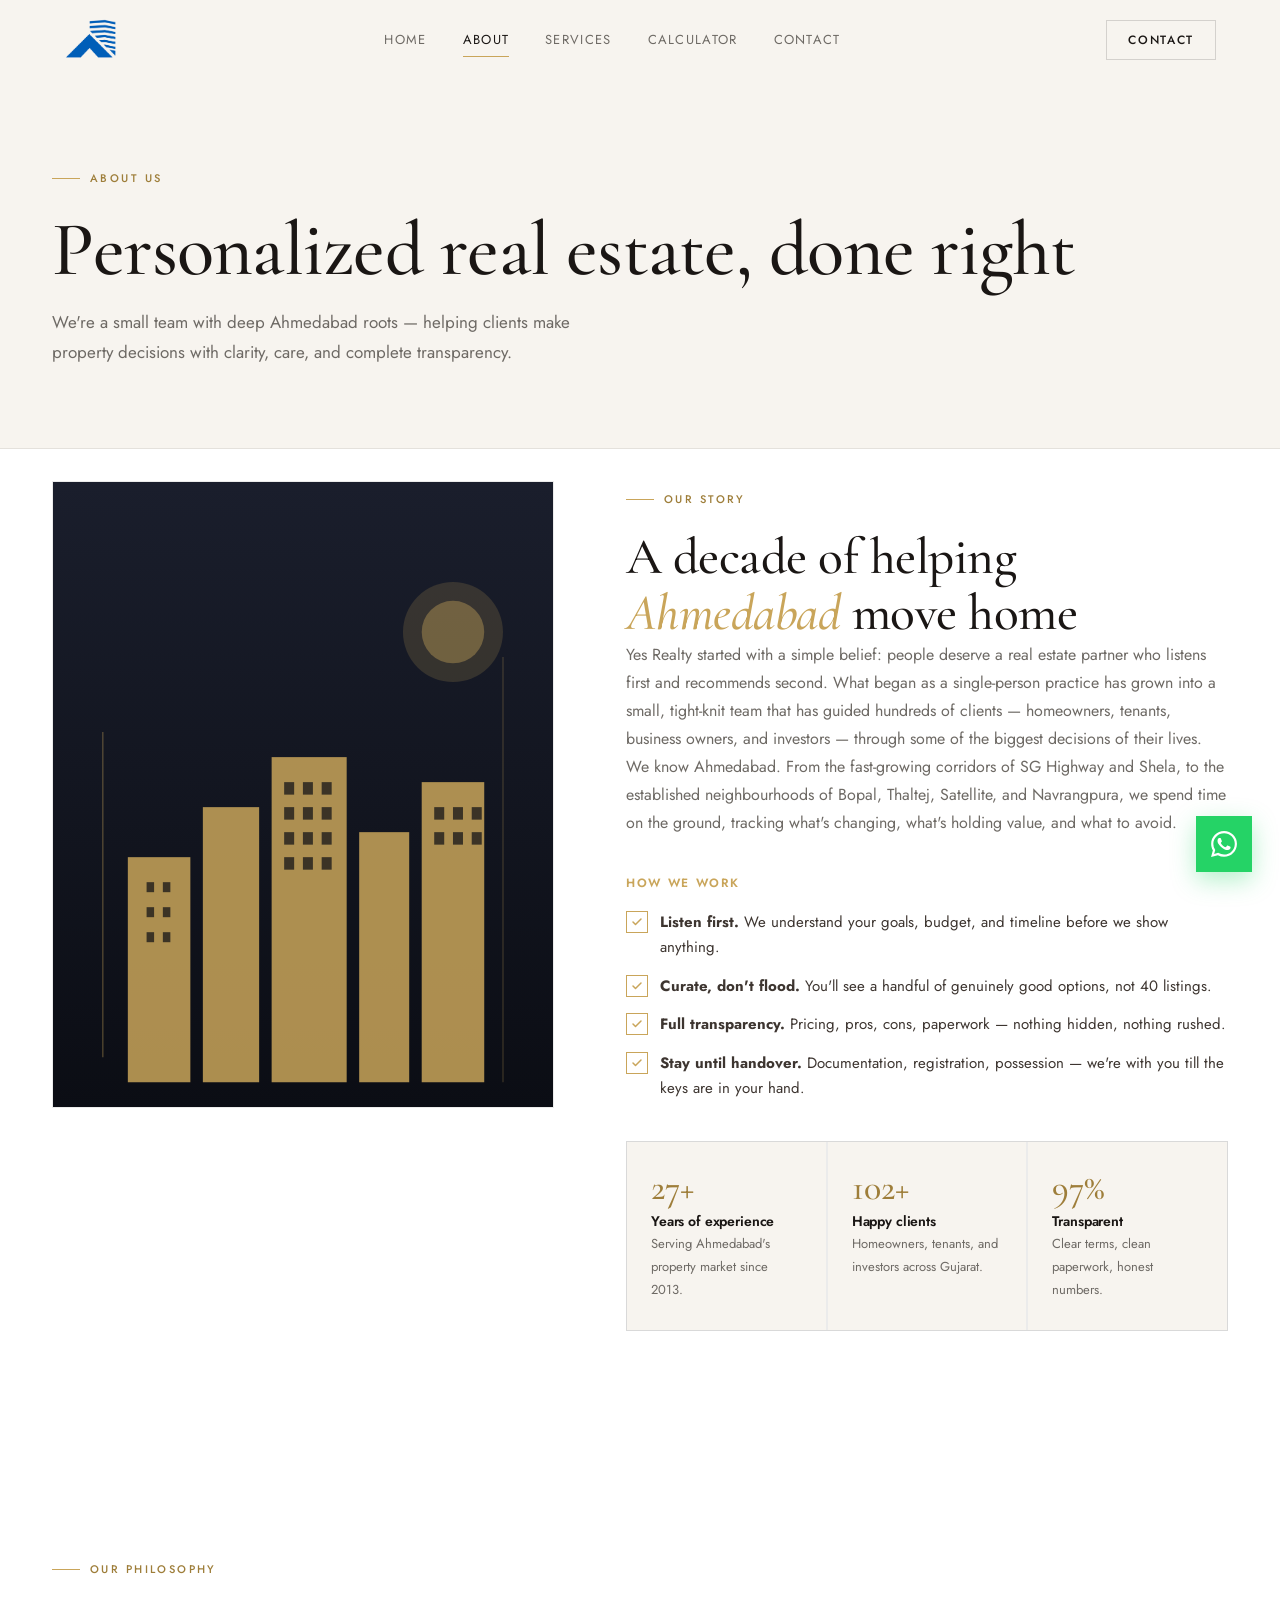
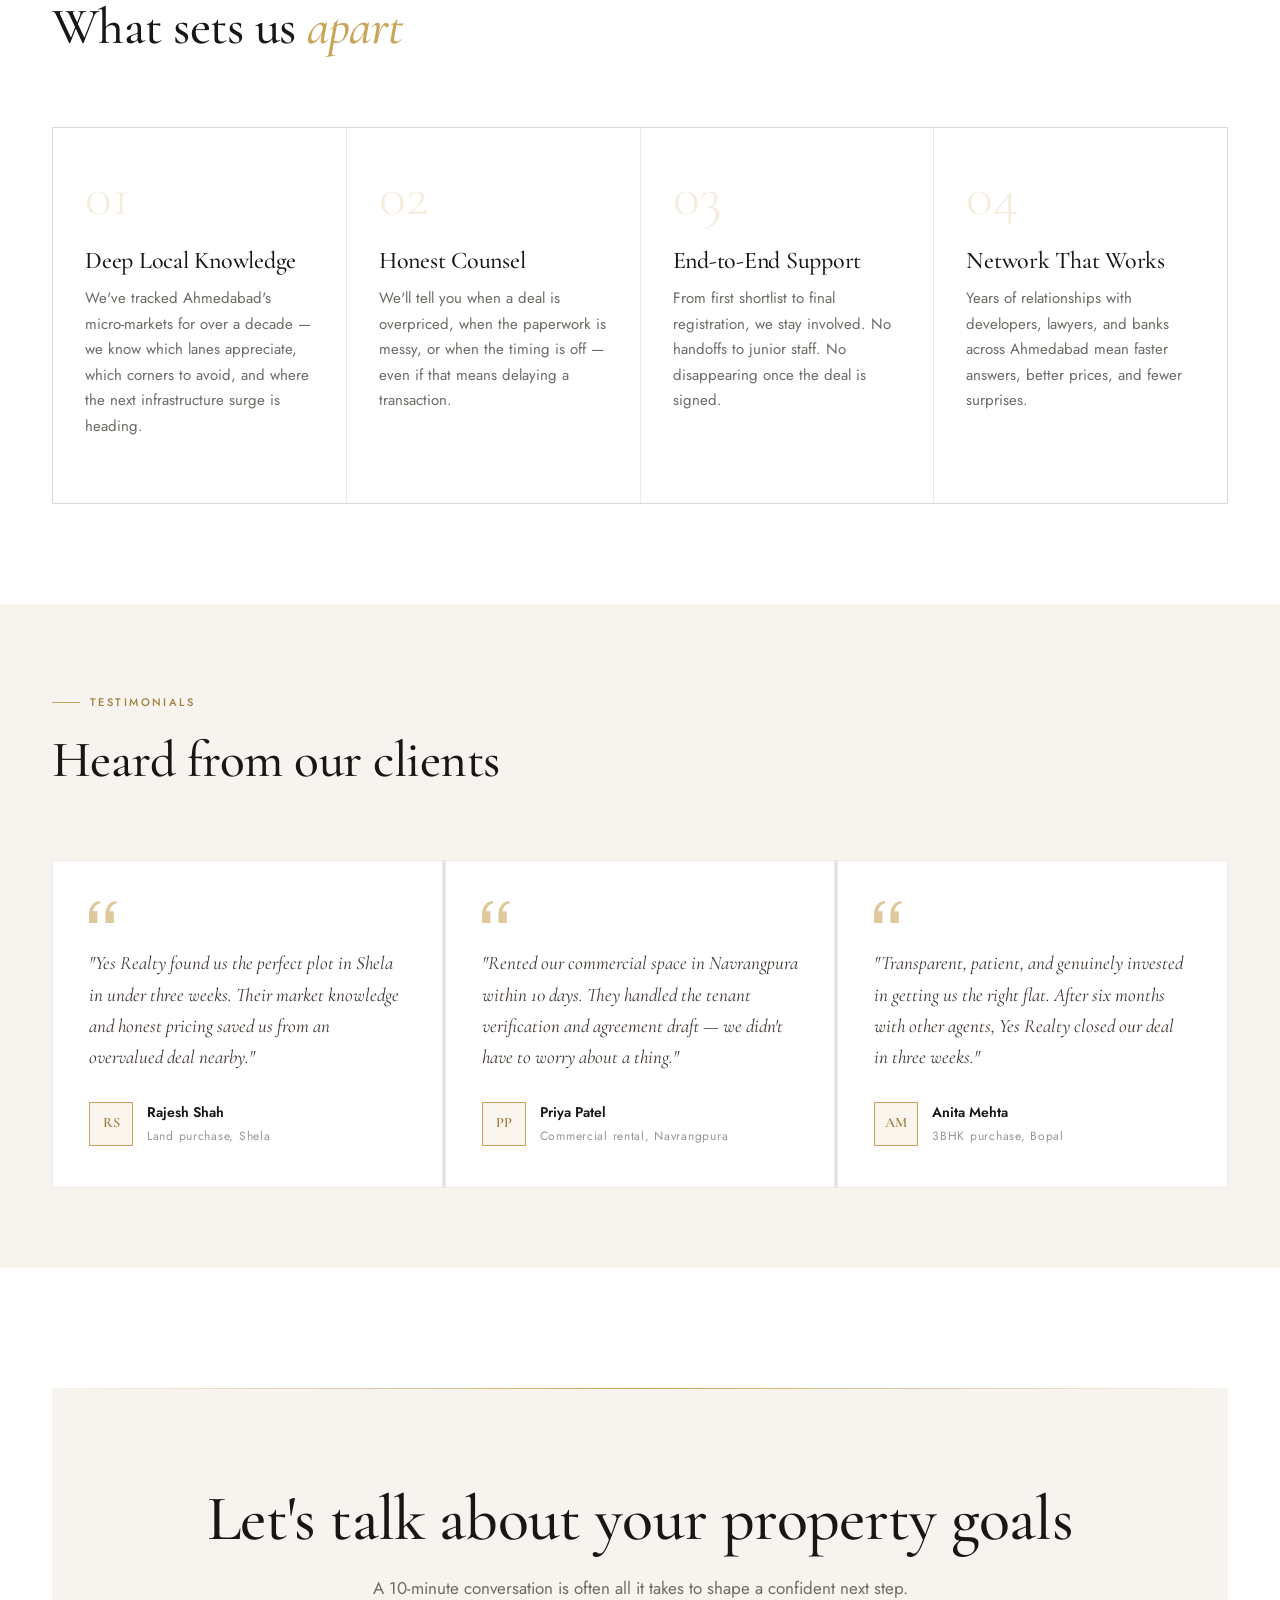
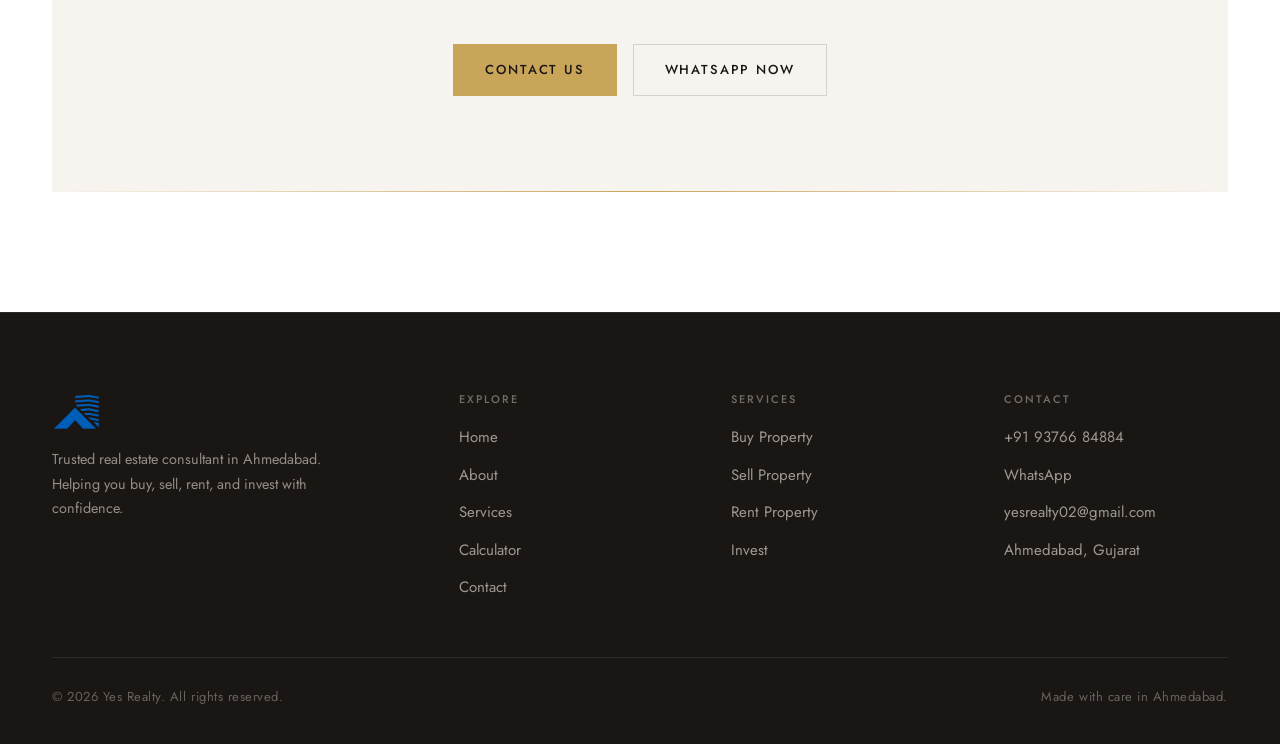
==== about.html @ 1e019a5c "Initial build: Yes Realty 5-page static website Full static website for Yes Realty, an Ahmedabad rea" ====
<!doctype html>
<html lang="en">
<head>
<meta charset="utf-8" />
<meta name="viewport" content="width=device-width, initial-scale=1, viewport-fit=cover" />
<meta name="theme-color" content="#0B0D14" />
<title>About Us — Yes Realty | Real Estate Consultant in Ahmedabad</title>
<meta name="description" content="Learn about Yes Realty — a trusted Ahmedabad real estate consultancy built on local expertise, transparency, and a client-first approach." />
<link rel="preconnect" href="https://fonts.googleapis.com" />
<link rel="preconnect" href="https://fonts.gstatic.com" crossorigin />
<link rel="stylesheet" href="https://fonts.googleapis.com/css2?family=Cormorant+Garamond:ital,wght@0,300;0,400;0,500;0,600;1,400;1,500&family=Jost:ital,wght@0,300;0,400;0,500;0,600;0,700;1,400&display=swap" />
<link rel="stylesheet" href="css/styles.css" />
<link rel="icon" href="Logo.jpg" type="image/jpeg" />
</head>
<body>

<header class="navbar">
  <div class="container nav-inner">
    <a href="index.html" class="brand"><img src="Logo.jpg" alt="Yes Realty" class="brand-logo" /></a>
    <nav>
      <ul class="nav-links">
        <li><a href="index.html">Home</a></li>
        <li><a href="about.html">About</a></li>
        <li><a href="services.html">Services</a></li>
        <li><a href="calculator.html">Calculator</a></li>
        <li><a href="contact.html">Contact</a></li>
      </ul>
    </nav>
    <div class="nav-cta">
      <a href="contact.html" class="btn btn-outline">Contact</a>
    </div>
    <button class="nav-toggle" aria-label="Toggle menu"><span></span></button>
  </div>
</header>

<section class="page-hero">
  <div class="container">
    <span class="eyebrow" data-anim="fade-up">About Us</span>
    <h1 class="split-text">Personalized real estate, <em style="font-style:italic;color:var(--gold);">done right</em></h1>
    <p data-anim="fade-up" style="transition-delay:0.2s">We're a small team with deep Ahmedabad roots — helping clients make property decisions with clarity, care, and complete transparency.</p>
  </div>
</section>

<section style="padding-top: 32px;">
  <div class="container about-story">
    <div class="about-story-img" data-anim="slide-left">
      <svg viewBox="0 0 400 500" xmlns="http://www.w3.org/2000/svg" preserveAspectRatio="xMidYMid slice" style="width:100%;height:100%;">
        <defs>
          <linearGradient id="sg" x1="0" y1="0" x2="0" y2="1">
            <stop offset="0%" stop-color="#1A1E2C"/>
            <stop offset="100%" stop-color="#0B0D14"/>
          </linearGradient>
        </defs>
        <rect width="400" height="500" fill="url(#sg)"/>
        <g fill="#C9A55A" opacity="0.85">
          <rect x="60" y="300" width="50" height="180"/>
          <rect x="120" y="260" width="45" height="220"/>
          <rect x="175" y="220" width="60" height="260"/>
          <rect x="245" y="280" width="40" height="200"/>
          <rect x="295" y="240" width="50" height="240"/>
        </g>
        <circle cx="320" cy="120" r="40" fill="#C9A55A" opacity="0.18"/>
        <circle cx="320" cy="120" r="25" fill="#C9A55A" opacity="0.4"/>
        <g fill="#0B0D14" opacity="0.7">
          <rect x="75" y="320" width="6" height="8"/><rect x="88" y="320" width="6" height="8"/>
          <rect x="75" y="340" width="6" height="8"/><rect x="88" y="340" width="6" height="8"/>
          <rect x="75" y="360" width="6" height="8"/><rect x="88" y="360" width="6" height="8"/>
          <rect x="185" y="240" width="8" height="10"/><rect x="200" y="240" width="8" height="10"/><rect x="215" y="240" width="8" height="10"/>
          <rect x="185" y="260" width="8" height="10"/><rect x="200" y="260" width="8" height="10"/><rect x="215" y="260" width="8" height="10"/>
          <rect x="185" y="280" width="8" height="10"/><rect x="200" y="280" width="8" height="10"/><rect x="215" y="280" width="8" height="10"/>
          <rect x="185" y="300" width="8" height="10"/><rect x="200" y="300" width="8" height="10"/><rect x="215" y="300" width="8" height="10"/>
          <rect x="305" y="260" width="8" height="10"/><rect x="320" y="260" width="8" height="10"/><rect x="335" y="260" width="8" height="10"/>
          <rect x="305" y="280" width="8" height="10"/><rect x="320" y="280" width="8" height="10"/><rect x="335" y="280" width="8" height="10"/>
        </g>
        <!-- Decorative gold line -->
        <line x1="40" y1="200" x2="40" y2="460" stroke="#C9A55A" stroke-width="1" opacity="0.4"/>
        <line x1="360" y1="140" x2="360" y2="480" stroke="#C9A55A" stroke-width="1" opacity="0.25"/>
      </svg>
    </div>

    <div>
      <div data-anim="fade-up">
        <span class="eyebrow">Our Story</span>
        <h2>A decade of helping <em style="font-style:italic;color:var(--gold);">Ahmedabad</em> move home</h2>
        <p>Yes Realty started with a simple belief: people deserve a real estate partner who listens first and recommends second. What began as a single-person practice has grown into a small, tight-knit team that has guided hundreds of clients — homeowners, tenants, business owners, and investors — through some of the biggest decisions of their lives.</p>
        <p>We know Ahmedabad. From the fast-growing corridors of SG Highway and Shela, to the established neighbourhoods of Bopal, Thaltej, Satellite, and Navrangpura, we spend time on the ground, tracking what's changing, what's holding value, and what to avoid.</p>
      </div>

      <div data-anim="fade-up" style="margin-top: 40px; transition-delay: 0.15s;">
        <h3 style="font-family:'Jost',sans-serif;font-size:0.75rem;font-weight:600;letter-spacing:0.14em;text-transform:uppercase;color:var(--gold);margin-bottom:20px;">How we work</h3>
        <ul class="about-points" style="margin:0;">
          <li><span class="check"><svg width="12" height="12" viewBox="0 0 24 24" fill="none" stroke="currentColor" stroke-width="3" stroke-linecap="round" stroke-linejoin="round"><polyline points="20 6 9 17 4 12"/></svg></span> <span><strong>Listen first.</strong> We understand your goals, budget, and timeline before we show anything.</span></li>
          <li><span class="check"><svg width="12" height="12" viewBox="0 0 24 24" fill="none" stroke="currentColor" stroke-width="3" stroke-linecap="round" stroke-linejoin="round"><polyline points="20 6 9 17 4 12"/></svg></span> <span><strong>Curate, don't flood.</strong> You'll see a handful of genuinely good options, not 40 listings.</span></li>
          <li><span class="check"><svg width="12" height="12" viewBox="0 0 24 24" fill="none" stroke="currentColor" stroke-width="3" stroke-linecap="round" stroke-linejoin="round"><polyline points="20 6 9 17 4 12"/></svg></span> <span><strong>Full transparency.</strong> Pricing, pros, cons, paperwork — nothing hidden, nothing rushed.</span></li>
          <li><span class="check"><svg width="12" height="12" viewBox="0 0 24 24" fill="none" stroke="currentColor" stroke-width="3" stroke-linecap="round" stroke-linejoin="round"><polyline points="20 6 9 17 4 12"/></svg></span> <span><strong>Stay until handover.</strong> Documentation, registration, possession — we're with you till the keys are in your hand.</span></li>
        </ul>
      </div>

      <div class="values-grid" data-anim="stagger" style="margin-top:40px;">
        <div class="value-item">
          <div class="num"><span data-count="28" data-suffix="+">28+</span></div>
          <h4>Years of experience</h4>
          <p>Serving Ahmedabad's property market since 2013.</p>
        </div>
        <div class="value-item">
          <div class="num"><span data-count="105" data-suffix="+">105+</span></div>
          <h4>Happy clients</h4>
          <p>Homeowners, tenants, and investors across Gujarat.</p>
        </div>
        <div class="value-item">
          <div class="num"><span data-count="100" data-suffix="%">100%</span></div>
          <h4>Transparent</h4>
          <p>Clear terms, clean paperwork, honest numbers.</p>
        </div>
      </div>
    </div>
  </div>
</section>

<!-- Values / Philosophy -->
<section style="padding: 100px 0;">
  <div class="container">
    <div class="section-head" data-anim="fade-up">
      <span class="eyebrow">Our Philosophy</span>
      <h2>What sets us <em style="font-style:italic;color:var(--gold);">apart</em></h2>
    </div>
    <div class="services-grid" data-anim="stagger" style="margin-top: 56px;">
      <div class="service-card">
        <div class="service-num">01</div>
        <h3>Deep Local Knowledge</h3>
        <p>We've tracked Ahmedabad's micro-markets for over a decade — we know which lanes appreciate, which corners to avoid, and where the next infrastructure surge is heading.</p>
      </div>
      <div class="service-card">
        <div class="service-num">02</div>
        <h3>Honest Counsel</h3>
        <p>We'll tell you when a deal is overpriced, when the paperwork is messy, or when the timing is off — even if that means delaying a transaction.</p>
      </div>
      <div class="service-card">
        <div class="service-num">03</div>
        <h3>End-to-End Support</h3>
        <p>From first shortlist to final registration, we stay involved. No handoffs to junior staff. No disappearing once the deal is signed.</p>
      </div>
      <div class="service-card">
        <div class="service-num">04</div>
        <h3>Network That Works</h3>
        <p>Years of relationships with developers, lawyers, and banks across Ahmedabad mean faster answers, better prices, and fewer surprises.</p>
      </div>
    </div>
  </div>
</section>

<!-- Testimonials strip -->
<section style="padding: 80px 0; background: var(--bg-2);">
  <div class="container">
    <div class="section-head" data-anim="fade-up">
      <span class="eyebrow">Testimonials</span>
      <h2>Heard from our clients</h2>
    </div>
    <div class="testimonials-grid" data-anim="stagger" style="margin-top:56px;">
      <div class="testi-card">
        <div class="testi-quote">
          <svg width="28" height="22" viewBox="0 0 28 22" fill="none"><path d="M0 22V13.2C0 9.6 0.933333 6.6 2.8 4.2C4.66667 1.8 7.26667 0.266667 10.6 0L11.6 2.2C9.46667 2.6 7.73333 3.56667 6.4 5.1C5.06667 6.56667 4.33333 8.26667 4.2 10.2H8.4V22H0ZM16.4 22V13.2C16.4 9.6 17.3333 6.6 19.2 4.2C21.0667 1.8 23.6667 0.266667 27 0L28 2.2C25.8667 2.6 24.1333 3.56667 22.8 5.1C21.4667 6.56667 20.7333 8.26667 20.6 10.2H24.8V22H16.4Z" fill="var(--gold)" opacity="0.6"/></svg>
        </div>
        <p>"Yes Realty found us the perfect plot in Shela in under three weeks. Their market knowledge and honest pricing saved us from an overvalued deal nearby."</p>
        <div class="testi-author">
          <div class="testi-avatar">RS</div>
          <div>
            <strong>Rajesh Shah</strong>
            <span>Land purchase, Shela</span>
          </div>
        </div>
      </div>
      <div class="testi-card">
        <div class="testi-quote">
          <svg width="28" height="22" viewBox="0 0 28 22" fill="none"><path d="M0 22V13.2C0 9.6 0.933333 6.6 2.8 4.2C4.66667 1.8 7.26667 0.266667 10.6 0L11.6 2.2C9.46667 2.6 7.73333 3.56667 6.4 5.1C5.06667 6.56667 4.33333 8.26667 4.2 10.2H8.4V22H0ZM16.4 22V13.2C16.4 9.6 17.3333 6.6 19.2 4.2C21.0667 1.8 23.6667 0.266667 27 0L28 2.2C25.8667 2.6 24.1333 3.56667 22.8 5.1C21.4667 6.56667 20.7333 8.26667 20.6 10.2H24.8V22H16.4Z" fill="var(--gold)" opacity="0.6"/></svg>
        </div>
        <p>"Rented our commercial space in Navrangpura within 10 days. They handled the tenant verification and agreement draft — we didn't have to worry about a thing."</p>
        <div class="testi-author">
          <div class="testi-avatar">PP</div>
          <div>
            <strong>Priya Patel</strong>
            <span>Commercial rental, Navrangpura</span>
          </div>
        </div>
      </div>
      <div class="testi-card">
        <div class="testi-quote">
          <svg width="28" height="22" viewBox="0 0 28 22" fill="none"><path d="M0 22V13.2C0 9.6 0.933333 6.6 2.8 4.2C4.66667 1.8 7.26667 0.266667 10.6 0L11.6 2.2C9.46667 2.6 7.73333 3.56667 6.4 5.1C5.06667 6.56667 4.33333 8.26667 4.2 10.2H8.4V22H0ZM16.4 22V13.2C16.4 9.6 17.3333 6.6 19.2 4.2C21.0667 1.8 23.6667 0.266667 27 0L28 2.2C25.8667 2.6 24.1333 3.56667 22.8 5.1C21.4667 6.56667 20.7333 8.26667 20.6 10.2H24.8V22H16.4Z" fill="var(--gold)" opacity="0.6"/></svg>
        </div>
        <p>"Transparent, patient, and genuinely invested in getting us the right flat. After six months with other agents, Yes Realty closed our deal in three weeks."</p>
        <div class="testi-author">
          <div class="testi-avatar">AM</div>
          <div>
            <strong>Anita Mehta</strong>
            <span>3BHK purchase, Bopal</span>
          </div>
        </div>
      </div>
    </div>
  </div>
</section>

<section>
  <div class="container">
    <div class="cta-banner" data-anim="fade-up">
      <h2>Let's talk about your property goals</h2>
      <p>A 10-minute conversation is often all it takes to shape a confident next step.</p>
      <div class="cta-actions">
        <a href="contact.html" class="btn btn-primary btn-magnetic">Contact Us</a>
        <a href="https://wa.me/919376684884?text=Hi%2C%20I%27d%20like%20to%20learn%20more%20about%20Yes%20Realty." target="_blank" rel="noopener" class="btn btn-outline btn-magnetic">WhatsApp Now</a>
      </div>
    </div>
  </div>
</section>

<footer class="footer">
  <div class="container">
    <div class="footer-grid">
      <div>
        <a href="index.html" class="brand"><img src="Logo.jpg" alt="Yes Realty" class="brand-logo" /></a>
        <p class="tagline">Trusted real estate consultant in Ahmedabad. Helping you buy, sell, rent, and invest with confidence.</p>
      </div>
      <div>
        <h4>Explore</h4>
        <ul>
          <li><a href="index.html">Home</a></li>
          <li><a href="about.html">About</a></li>
          <li><a href="services.html">Services</a></li>
          <li><a href="calculator.html">Calculator</a></li>
          <li><a href="contact.html">Contact</a></li>
        </ul>
      </div>
      <div>
        <h4>Services</h4>
        <ul>
          <li><a href="services.html#buy">Buy Property</a></li>
          <li><a href="services.html#sell">Sell Property</a></li>
          <li><a href="services.html#rent">Rent Property</a></li>
          <li><a href="services.html#invest">Invest</a></li>
        </ul>
      </div>
      <div>
        <h4>Contact</h4>
        <ul>
          <li><a href="tel:+919376684884">+91 93766 84884</a></li>
          <li><a href="https://wa.me/919376684884" target="_blank" rel="noopener">WhatsApp</a></li>
          <li><a href="mailto:yesrealty02@gmail.com">yesrealty02@gmail.com</a></li>
          <li>Ahmedabad, Gujarat</li>
        </ul>
      </div>
    </div>
    <div class="footer-bottom">
      <div>© <span id="yr"></span> Yes Realty. All rights reserved.</div>
      <div>Made with care in Ahmedabad.</div>
    </div>
  </div>
</footer>

<a href="https://wa.me/919376684884?text=Hi%20Yes%20Realty%2C%20I%27d%20like%20to%20chat." target="_blank" rel="noopener" class="wa-float" aria-label="Chat on WhatsApp">
  <svg viewBox="0 0 24 24" fill="currentColor"><path d="M17.472 14.382c-.297-.149-1.758-.867-2.03-.967-.273-.099-.471-.148-.67.15-.197.297-.767.966-.94 1.164-.173.199-.347.223-.644.075-.297-.15-1.255-.463-2.39-1.475-.883-.788-1.48-1.761-1.653-2.059-.173-.297-.018-.458.13-.606.134-.133.298-.347.446-.52.149-.174.198-.298.298-.497.099-.198.05-.372-.025-.521-.075-.149-.669-1.612-.916-2.207-.242-.579-.487-.5-.669-.51-.173-.008-.371-.01-.57-.01-.198 0-.52.074-.792.372-.272.297-1.04 1.016-1.04 2.479 0 1.462 1.065 2.875 1.213 3.074.149.198 2.096 3.2 5.077 4.487.709.306 1.262.489 1.694.625.712.227 1.36.195 1.871.118.571-.085 1.758-.719 2.006-1.413.248-.694.248-1.289.173-1.413-.074-.124-.272-.198-.57-.347m-5.421 7.403h-.004a9.87 9.87 0 01-5.031-1.378l-.361-.214-3.741.982.998-3.648-.235-.374a9.861 9.861 0 01-1.51-5.26c.001-5.45 4.436-9.884 9.888-9.884 2.64 0 5.122 1.03 6.988 2.898a9.825 9.825 0 012.893 6.994c-.003 5.45-4.437 9.884-9.885 9.884m8.413-18.297A11.815 11.815 0 0012.05 0C5.495 0 .16 5.335.157 11.892c0 2.096.547 4.142 1.588 5.945L.057 24l6.305-1.654a11.882 11.882 0 005.683 1.448h.005c6.554 0 11.89-5.335 11.893-11.893a11.821 11.821 0 00-3.48-8.413z"/></svg>
</a>

<script>document.getElementById('yr').textContent = new Date().getFullYear();</script>
<script src="js/main.js" defer></script>
</body>
</html>
---- css/styles.css ----
/* ============================================
   Yes Realty — Light Luxury Theme
   Font: Cormorant Garamond (display) + Jost (body)
   ============================================ */

:root {
  /* Light luxury palette */
  --bg:        #FFFFFF;
  --bg-2:      #F7F4EF;
  --bg-3:      #EDE9E2;
  --bg-card:   #FFFFFF;
  --surface:   #E8E4DC;

  /* Borders / dividers */
  --line:      rgba(0,0,0,0.08);
  --line-2:    rgba(0,0,0,0.14);

  /* Text */
  --ink:       #1A1614;
  --ink-2:     #3D3530;
  --muted:     #6E6A65;
  --muted-2:   #9A9490;

  /* Gold accent — warm champagne */
  --gold:      #C9A55A;
  --gold-2:    #E2BC72;
  --gold-dark: #9E7E3A;
  --gold-soft: rgba(201,165,90,0.10);
  --gold-glow: rgba(201,165,90,0.22);

  /* Utility */
  --shadow-sm: 0 2px 8px rgba(0,0,0,0.07);
  --shadow-md: 0 8px 32px rgba(0,0,0,0.10);
  --shadow-lg: 0 24px 64px rgba(0,0,0,0.14);
  --radius:    4px;
  --radius-md: 8px;
  --radius-lg: 12px;
  --container: 1240px;
  --ease:      cubic-bezier(0.22, 1, 0.36, 1);
  --ease-in:   cubic-bezier(0.4, 0, 1, 1);
}

*, *::before, *::after { box-sizing: border-box; margin: 0; padding: 0; }
html { scroll-behavior: smooth; }

body {
  font-family: 'Jost', -apple-system, BlinkMacSystemFont, sans-serif;
  font-size: 16px;
  line-height: 1.7;
  color: var(--muted);
  background: var(--bg);
  -webkit-font-smoothing: antialiased;
  overflow-x: hidden;
}

img { max-width: 100%; display: block; }
a { color: inherit; text-decoration: none; }
button { font-family: inherit; cursor: pointer; border: none; background: none; }

/* ── Typography ── */
h1, h2, h3, h4 {
  font-family: 'Cormorant Garamond', Georgia, serif;
  font-weight: 500;
  line-height: 1.1;
  letter-spacing: -0.01em;
  color: var(--ink);
}
h1 { font-size: clamp(2.8rem, 6vw, 5.5rem); }
h2 { font-size: clamp(2rem, 4vw, 3.25rem); }
h3 { font-size: clamp(1.4rem, 2.5vw, 2rem); }
h4 { font-size: 1.25rem; }

p { color: var(--muted); line-height: 1.75; }

.container {
  width: 100%;
  max-width: var(--container);
  margin: 0 auto;
  padding: 0 32px;
}
@media (max-width: 768px) { .container { padding: 0 20px; } }

section { padding: 120px 0; }
@media (max-width: 768px) { section { padding: 72px 0; } }

.eyebrow {
  display: inline-flex;
  align-items: center;
  gap: 10px;
  font-family: 'Jost', sans-serif;
  font-size: 0.6875rem;
  font-weight: 500;
  letter-spacing: 0.22em;
  text-transform: uppercase;
  color: var(--gold-dark);
  margin-bottom: 20px;
}
.eyebrow::before {
  content: '';
  display: block;
  width: 28px; height: 1px;
  background: var(--gold);
}

.section-head { max-width: 680px; margin-bottom: 72px; }
.section-head.center { text-align: center; margin-left: auto; margin-right: auto; }
.section-head p { font-size: 1.0625rem; margin-top: 16px; }

/* ============================================
   Buttons
   ============================================ */
.btn {
  display: inline-flex; align-items: center; gap: 10px;
  padding: 15px 32px;
  font-family: 'Jost', sans-serif;
  font-size: 0.8125rem;
  font-weight: 500;
  letter-spacing: 0.14em;
  text-transform: uppercase;
  border-radius: 0;
  position: relative;
  overflow: hidden;
  isolation: isolate;
  transition: color 0.3s var(--ease), background 0.3s var(--ease), transform 0.3s var(--ease);
  cursor: pointer;
}
.btn::after {
  content: '';
  position: absolute; inset: 0;
  transform: translateX(-101%);
  transition: transform 0.4s var(--ease);
  z-index: -1;
}
.btn:hover::after { transform: translateX(0); }

.btn-primary,
.btn-gold {
  background: var(--gold);
  color: #1A1614;
}
.btn-primary::after,
.btn-gold::after { background: var(--gold-dark); }
.btn-primary:hover,
.btn-gold:hover { color: #fff; }

.btn-outline {
  background: transparent;
  color: var(--ink);
  box-shadow: inset 0 0 0 1px var(--line-2);
}
.btn-outline::after { background: var(--ink); }
.btn-outline:hover { color: #fff; box-shadow: inset 0 0 0 1px var(--ink); }

.btn-whatsapp {
  background: #25D366;
  color: #fff;
}
.btn-whatsapp::after { background: #1fb855; }
.btn-whatsapp:hover { color: #fff; }

.btn svg { width: 16px; height: 16px; flex-shrink: 0; }

/* ============================================
   Navbar
   ============================================ */
.navbar {
  position: fixed; top: 0; left: 0; right: 0;
  z-index: 100;
  padding: 0 32px;
  transition: background 0.4s var(--ease), padding 0.4s var(--ease), box-shadow 0.4s var(--ease);
  border-bottom: 1px solid transparent;
}
.navbar.scrolled {
  background: rgba(255,255,255,0.96);
  backdrop-filter: blur(20px);
  -webkit-backdrop-filter: blur(20px);
  border-bottom-color: var(--line);
  box-shadow: 0 2px 24px rgba(0,0,0,0.07);
}
.hero-nav:not(.scrolled) .brand-logo { filter: brightness(0) invert(1); }
.hero-nav:not(.scrolled) .nav-links a { color: rgba(255,255,255,0.88); }
.hero-nav:not(.scrolled) .nav-links a:hover,
.hero-nav:not(.scrolled) .nav-links a.active { color: #fff; }
.hero-nav:not(.scrolled) .nav-links a::after { background: #fff; }
.hero-nav:not(.scrolled) .nav-cta .btn-outline {
  color: #fff;
  box-shadow: inset 0 0 0 1px rgba(255,255,255,0.55);
}
.hero-nav:not(.scrolled) .nav-cta .btn-outline:hover { color: var(--ink); box-shadow: inset 0 0 0 1px #fff; }
.hero-nav:not(.scrolled) .nav-toggle span { background: #fff; }

.nav-inner {
  display: flex; align-items: center; justify-content: space-between;
  height: 80px;
  max-width: var(--container);
  margin: 0 auto;
}

.brand {
  display: flex; align-items: center;
  color: var(--ink);
}
.brand-logo {
  height: 44px;
  width: auto;
  display: block;
  object-fit: contain;
  object-position: left center;
}
/* Footer logo */
.footer .brand-logo { height: 40px; }
.brand-mark {
  width: 38px; height: 38px;
  border: 1px solid var(--gold);
  display: grid; place-items: center;
  color: var(--gold);
  font-size: 1rem;
  font-weight: 600;
}

.nav-links { display: flex; gap: 0; list-style: none; }
.nav-links a {
  display: block; padding: 10px 18px;
  font-family: 'Jost', sans-serif;
  font-size: 0.8125rem; font-weight: 400;
  letter-spacing: 0.1em; text-transform: uppercase;
  color: var(--muted);
  position: relative;
  transition: color 0.25s var(--ease);
}
.nav-links a::after {
  content: '';
  position: absolute; bottom: 4px; left: 18px; right: 18px;
  height: 1px; background: var(--gold);
  transform: scaleX(0); transform-origin: left;
  transition: transform 0.3s var(--ease);
}
.nav-links a:hover, .nav-links a.active { color: var(--ink); }
.nav-links a:hover::after, .nav-links a.active::after { transform: scaleX(1); }

.nav-cta { display: flex; gap: 12px; align-items: center; }
.nav-cta .btn { padding: 10px 22px; font-size: 0.75rem; }

.nav-toggle {
  display: none; width: 40px; height: 40px;
  flex-direction: column; align-items: center; justify-content: center; gap: 6px;
}
.nav-toggle span {
  display: block; width: 22px; height: 1px; background: var(--ink);
  transition: transform 0.3s var(--ease), opacity 0.3s var(--ease), width 0.3s var(--ease);
}
.nav-toggle.open span:nth-child(1) { transform: translateY(7px) rotate(45deg); }
.nav-toggle.open span:nth-child(2) { opacity: 0; width: 0; }
.nav-toggle.open span:nth-child(3) { transform: translateY(-7px) rotate(-45deg); }

@media (max-width: 960px) {
  .nav-links, .nav-cta .btn-outline { display: none; }
  .nav-toggle { display: flex; }
  .nav-links.open {
    display: flex; flex-direction: column;
    position: fixed; top: 80px; left: 0; right: 0; bottom: 0;
    background: var(--bg); padding: 40px 32px;
    gap: 0; border-top: 1px solid var(--line);
  }
  .nav-links.open a { padding: 18px 0; font-size: 1.25rem; letter-spacing: 0.06em; }
  .nav-links.open a::after { left: 0; right: auto; width: 0; }
  .nav-links.open a:hover::after, .nav-links.open a.active::after { width: 28px; transform: none; }
}

/* ============================================
   Hero
   ============================================ */
.hero {
  position: relative;
  min-height: 100vh;
  display: flex; align-items: flex-end;
  padding-bottom: 96px;
  overflow: hidden;
}

.hero-bg {
  position: absolute; inset: 0;
  background: #1a1614;
}
.hero-bg-img {
  position: absolute; inset: 0;
  width: 100%; height: 100%;
  object-fit: cover; object-position: center;
  display: block;
}
.hero-overlay {
  position: absolute; inset: 0;
  background: linear-gradient(to right, rgba(20,16,14,0.78) 40%, rgba(20,16,14,0.30) 100%);
}
@media (max-width: 768px) {
  .hero-overlay { background: rgba(20,16,14,0.72); }
}

.hero-content { position: relative; z-index: 2; }
.hero-grid {
  display: grid; grid-template-columns: 1fr 1fr;
  gap: 64px; align-items: end;
}
@media (max-width: 900px) { .hero-grid { grid-template-columns: 1fr; } }

.hero-tag {
  display: inline-flex; align-items: center; gap: 10px;
  margin-bottom: 32px;
  font-family: 'Jost', sans-serif;
  font-size: 0.6875rem; font-weight: 500;
  letter-spacing: 0.22em; text-transform: uppercase;
  color: var(--gold);
}
.hero-tag::before { content: ''; width: 32px; height: 1px; background: var(--gold); }

.hero h1 {
  font-size: clamp(3rem, 6.5vw, 6rem);
  line-height: 1.0;
  margin-bottom: 28px;
  color: #F5F0E8;
}
.hero h1 em {
  font-style: italic;
  color: var(--gold);
}

.hero-desc {
  font-size: 1.0625rem;
  color: rgba(245,240,232,0.75);
  max-width: 480px;
  margin-bottom: 40px;
  line-height: 1.75;
}

.hero-ctas { display: flex; gap: 16px; flex-wrap: wrap; margin-bottom: 56px; }

.hero-stats {
  display: grid; grid-template-columns: repeat(3, auto);
  gap: 40px; padding-top: 40px;
  border-top: 1px solid rgba(245,240,232,0.18);
  width: fit-content;
}
.hero-stats .num {
  font-family: 'Cormorant Garamond', serif;
  font-size: 2.5rem; font-weight: 500;
  color: #F5F0E8; line-height: 1;
  margin-bottom: 4px;
}
.hero-stats .num span { color: var(--gold); }
.hero-stats .lbl {
  font-size: 0.75rem; letter-spacing: 0.12em;
  text-transform: uppercase; color: rgba(245,240,232,0.5);
}

.hero-right { display: flex; flex-direction: column; justify-content: flex-end; gap: 20px; }
.hero-badges { display: flex; flex-direction: column; gap: 16px; align-items: flex-end; }

.hero-badge {
  background: rgba(255,255,255,0.88);
  backdrop-filter: blur(20px);
  border: 1px solid var(--line-2);
  border-radius: var(--radius-md);
  padding: 18px 22px;
  display: flex; align-items: center; gap: 14px;
  width: 260px;
  box-shadow: var(--shadow-sm);
}
.hero-badge .ic {
  width: 40px; height: 40px; flex-shrink: 0;
  border: 1px solid var(--gold-soft);
  display: grid; place-items: center; color: var(--gold-dark);
  background: var(--gold-soft);
  border-radius: var(--radius);
}
.hero-badge .tt { font-size: 0.9375rem; font-weight: 500; color: var(--ink); line-height: 1.2; }
.hero-badge .st { font-size: 0.75rem; color: var(--muted-2); margin-top: 2px; }

.scroll-hint {
  position: absolute; bottom: 32px; left: 50%;
  transform: translateX(-50%);
  display: flex; flex-direction: column; align-items: center; gap: 8px;
  font-size: 0.6875rem; letter-spacing: 0.18em; text-transform: uppercase;
  color: var(--muted-2); z-index: 2;
}
.scroll-line {
  width: 1px; height: 56px;
  background: linear-gradient(to bottom, var(--gold) 0%, transparent 100%);
  animation: scrollLine 2s ease-in-out infinite;
}
@keyframes scrollLine {
  0% { transform: scaleY(0); transform-origin: top; }
  50% { transform: scaleY(1); transform-origin: top; }
  51% { transform: scaleY(1); transform-origin: bottom; }
  100% { transform: scaleY(0); transform-origin: bottom; }
}

/* ============================================
   Services
   ============================================ */
.services-section { background: var(--bg-2); }
.services-grid {
  display: grid; grid-template-columns: repeat(4, 1fr); gap: 1px;
  background: var(--line);
  border: 1px solid var(--line);
}
@media (max-width: 900px) { .services-grid { grid-template-columns: repeat(2, 1fr); } }
@media (max-width: 520px) { .services-grid { grid-template-columns: 1fr; } }

.service-card {
  background: var(--bg);
  padding: 40px 32px;
  position: relative; overflow: hidden;
  transition: background 0.4s var(--ease);
  cursor: default;
}
.service-card::before {
  content: '';
  position: absolute; bottom: 0; left: 0; right: 0;
  height: 2px; background: var(--gold);
  transform: scaleX(0); transform-origin: left;
  transition: transform 0.5s var(--ease);
}
.service-card:hover { background: var(--bg-2); }
.service-card:hover::before { transform: scaleX(1); }

.service-num {
  font-family: 'Cormorant Garamond', serif;
  font-size: 3.5rem; font-weight: 300;
  color: rgba(201,165,90,0.2);
  line-height: 1; margin-bottom: 24px;
  transition: color 0.4s var(--ease);
}
.service-card:hover .service-num { color: rgba(201,165,90,0.45); }

.service-icon {
  width: 44px; height: 44px;
  border: 1px solid var(--line-2);
  display: grid; place-items: center; color: var(--gold-dark);
  margin-bottom: 24px;
  transition: border-color 0.3s, background 0.3s;
}
.service-card:hover .service-icon { border-color: var(--gold); background: var(--gold-soft); }

.service-card h3 {
  font-size: 1.5rem; margin-bottom: 12px; color: var(--ink);
}
.service-card p { font-size: 0.9375rem; line-height: 1.7; margin-bottom: 24px; }
.service-link {
  display: inline-flex; align-items: center; gap: 8px;
  font-size: 0.75rem; font-weight: 500;
  letter-spacing: 0.14em; text-transform: uppercase;
  color: var(--gold-dark);
  transition: gap 0.3s var(--ease);
}
.service-link svg { width: 14px; height: 14px; transition: transform 0.3s var(--ease); }
.service-card:hover .service-link { gap: 14px; }
.service-card:hover .service-link svg { transform: translateX(4px); }

/* ============================================
   Property Types
   ============================================ */
.property-grid {
  display: grid; grid-template-columns: repeat(3, 1fr); gap: 2px;
}
@media (max-width: 768px) { .property-grid { grid-template-columns: 1fr; } }

.property-card {
  position: relative; overflow: hidden;
  aspect-ratio: 3/4; background: var(--bg-3); cursor: pointer;
}
.property-card-bg {
  position: absolute; inset: 0;
  transition: transform 0.8s var(--ease);
}
.property-card:hover .property-card-bg { transform: scale(1.08); }
.property-card-overlay {
  position: absolute; inset: 0;
  background: linear-gradient(180deg, transparent 30%, rgba(26,22,20,0.92) 100%);
  transition: opacity 0.4s var(--ease);
}

.pc-land, .pc-res, .pc-com { background: #1a1614; }

.pc-photo {
  position: absolute; inset: 0;
  width: 100%; height: 100%;
  object-fit: cover; object-position: center;
  display: block;
  transition: transform 0.8s var(--ease);
}
.property-card:hover .pc-photo { transform: scale(1.06); }

.property-content {
  position: absolute; left: 0; right: 0; bottom: 0;
  padding: 32px;
  transform: translateY(12px);
  transition: transform 0.4s var(--ease);
}
.property-card:hover .property-content { transform: translateY(0); }

.prop-tag {
  display: inline-block;
  padding: 4px 10px;
  border: 1px solid rgba(201,165,90,0.5);
  font-size: 0.625rem; font-weight: 500;
  letter-spacing: 0.16em; text-transform: uppercase;
  color: var(--gold); margin-bottom: 12px;
}
.property-content h3 { color: #F5F0E8; font-size: 1.875rem; margin-bottom: 8px; }
.property-content p { font-size: 0.875rem; color: rgba(245,240,232,0.65); margin: 0; }
.prop-arrow {
  display: inline-flex; align-items: center; gap: 8px;
  margin-top: 16px;
  font-size: 0.6875rem; letter-spacing: 0.16em; text-transform: uppercase;
  color: var(--gold);
  opacity: 0; transform: translateY(8px);
  transition: opacity 0.3s var(--ease) 0.05s, transform 0.3s var(--ease) 0.05s;
}
.property-card:hover .prop-arrow { opacity: 1; transform: translateY(0); }

/* ============================================
   Why Us — full-bleed split
   ============================================ */
.why-section {
  display: grid; grid-template-columns: 1fr 1fr;
}
@media (max-width: 900px) { .why-section { grid-template-columns: 1fr; } }

.why-visual {
  position: relative; background: var(--bg-3); min-height: 640px; overflow: hidden;
}
.why-visual-inner {
  position: absolute; inset: 0;
  background: linear-gradient(135deg, #E8EBF5 0%, #EDE9E2 100%);
  display: flex; align-items: center; justify-content: center;
}
.why-visual svg { width: 80%; height: 80%; opacity: 0.55; }

.why-content {
  background: var(--bg-2);
  padding: 96px 64px;
  display: flex; flex-direction: column; justify-content: center;
}
@media (max-width: 900px) { .why-content { padding: 64px 32px; } }

.why-grid { display: grid; grid-template-columns: 1fr 1fr; gap: 40px; margin-top: 48px; }
@media (max-width: 520px) { .why-grid { grid-template-columns: 1fr; } }

.why-item {}
.why-item .ico {
  width: 40px; height: 1px;
  background: var(--gold); margin-bottom: 18px;
}
.why-item h4 {
  font-family: 'Jost', sans-serif; font-weight: 600;
  font-size: 0.9375rem; color: var(--ink);
  margin-bottom: 10px; letter-spacing: 0.02em;
}
.why-item p { font-size: 0.875rem; }

/* ============================================
   About split
   ============================================ */
.about-split {
  display: grid; grid-template-columns: 1fr 1fr; gap: 0;
}
@media (max-width: 900px) { .about-split { grid-template-columns: 1fr; } }

.about-visual-col {
  position: relative; background: var(--bg-3); overflow: hidden; min-height: 600px;
}
.about-inner-bg {
  position: absolute; inset: 0;
  background: linear-gradient(160deg, #DFE4F0 0%, #EDE9E2 100%);
}
.about-inner-bg svg { width: 100%; height: 100%; opacity: 0.5; }

.about-stat-overlay {
  position: absolute; bottom: 40px; left: 40px; right: 40px;
  display: grid; grid-template-columns: repeat(3, 1fr);
  gap: 1px; background: var(--line);
  border: 1px solid var(--line);
}
.about-stat {
  background: rgba(255,255,255,0.88);
  backdrop-filter: blur(12px);
  padding: 20px 18px; text-align: center;
}
.about-stat .n {
  font-family: 'Cormorant Garamond', serif;
  font-size: 2rem; font-weight: 500; color: var(--gold-dark); line-height: 1;
}
.about-stat .l { font-size: 0.6875rem; letter-spacing: 0.1em; text-transform: uppercase; color: var(--muted-2); margin-top: 4px; }

.about-text-col {
  background: var(--bg-2); padding: 96px 72px;
  display: flex; flex-direction: column; justify-content: center;
}
@media (max-width: 900px) { .about-text-col { padding: 64px 32px; } }

.about-pts { list-style: none; margin: 32px 0; display: grid; gap: 18px; }
.about-pts li {
  display: flex; align-items: flex-start; gap: 14px;
  font-size: 0.9375rem; color: var(--ink-2); line-height: 1.6;
}
.about-pts .dot {
  flex-shrink: 0; width: 5px; height: 5px; border-radius: 50%;
  background: var(--gold); margin-top: 8px;
}

/* About page story layout */
.about-story {
  display: grid; grid-template-columns: 1fr 1.2fr; gap: 72px; align-items: start;
}
@media (max-width: 900px) { .about-story { grid-template-columns: 1fr; } }

.about-story-img {
  aspect-ratio: 4/5; overflow: hidden;
  border: 1px solid var(--line);
  position: sticky; top: 100px;
}
@media (max-width: 900px) { .about-story-img { position: static; aspect-ratio: 16/9; } }

.about-points { list-style: none; display: grid; gap: 14px; }
.about-points li {
  display: flex; align-items: flex-start; gap: 12px;
  font-size: 0.9375rem; color: var(--ink-2); line-height: 1.65;
}
.check {
  flex-shrink: 0; width: 22px; height: 22px;
  border: 1px solid var(--gold);
  display: grid; place-items: center; color: var(--gold);
  margin-top: 1px;
}

.values-grid { display: grid; grid-template-columns: repeat(3, 1fr); gap: 2px; background: var(--line); border: 1px solid var(--line); }
.value-item { padding: 28px 24px; background: var(--bg-2); }
.value-item .num {
  font-family: 'Cormorant Garamond', serif;
  font-size: 2.25rem; font-weight: 500; color: var(--gold-dark); line-height: 1; margin-bottom: 8px;
}
.value-item h4 { font-family: 'Jost', sans-serif; font-size: 0.875rem; font-weight: 600; color: var(--ink); margin-bottom: 4px; }
.value-item p { font-size: 0.8125rem; }

/* ============================================
   Testimonials
   ============================================ */
.testimonials-section { background: var(--bg-2); }

.testimonials-grid {
  display: grid; grid-template-columns: repeat(3, 1fr); gap: 2px;
  background: var(--line);
}
@media (max-width: 900px) { .testimonials-grid { grid-template-columns: 1fr; } }

.testi-card {
  background: var(--bg);
  padding: 40px 36px;
  transition: background 0.3s var(--ease);
  border: 1px solid var(--line);
}
.testi-card:hover { background: var(--bg-2); }

.testi-quote { margin-bottom: 16px; }
.testi-card > p {
  font-family: 'Cormorant Garamond', serif;
  font-size: 1.1875rem; line-height: 1.65;
  color: var(--ink-2); margin-bottom: 28px;
  font-style: italic;
}
.testi-author { display: flex; align-items: center; gap: 14px; }
.testi-avatar {
  width: 44px; height: 44px; flex-shrink: 0;
  border: 1px solid var(--gold);
  display: grid; place-items: center;
  font-family: 'Cormorant Garamond', serif; font-size: 0.9rem; font-weight: 600;
  color: var(--gold-dark);
  background: var(--gold-soft);
}
.testi-author strong { display: block; font-family: 'Jost', sans-serif; font-size: 0.875rem; font-weight: 600; color: var(--ink); }
.testi-author span { display: block; font-size: 0.75rem; color: var(--muted-2); letter-spacing: 0.06em; margin-top: 2px; }

.testimonial-grid {
  display: grid; grid-template-columns: repeat(3, 1fr); gap: 2px;
  background: var(--line);
}
@media (max-width: 900px) { .testimonial-grid { grid-template-columns: 1fr; } }

.testimonial {
  background: var(--bg-2);
  padding: 40px 36px;
  transition: background 0.3s var(--ease);
}
.testimonial:hover { background: var(--bg-3); }
.t-quote {
  font-family: 'Cormorant Garamond', serif;
  font-size: 3.5rem; color: var(--gold); line-height: 0.5;
  margin-bottom: 16px; opacity: 0.45;
}
.testimonial blockquote {
  font-family: 'Cormorant Garamond', serif;
  font-size: 1.1875rem; line-height: 1.65;
  color: var(--ink-2); margin-bottom: 28px;
  font-style: italic;
}
.t-line { width: 32px; height: 1px; background: var(--gold); margin-bottom: 18px; }
.t-name { font-size: 0.875rem; font-weight: 500; color: var(--ink); letter-spacing: 0.06em; }
.t-role { font-size: 0.75rem; color: var(--muted-2); letter-spacing: 0.1em; text-transform: uppercase; margin-top: 3px; }

/* ============================================
   CTA Banner
   ============================================ */
.cta-banner {
  position: relative; overflow: hidden;
  background: var(--bg-2); padding: 96px 0;
  text-align: center;
}
.cta-banner::before {
  content: '';
  position: absolute; top: 0; left: 0; right: 0; height: 1px;
  background: linear-gradient(90deg, transparent, var(--gold), transparent);
}
.cta-banner::after {
  content: '';
  position: absolute; bottom: 0; left: 0; right: 0; height: 1px;
  background: linear-gradient(90deg, transparent, var(--gold), transparent);
}
.cta-banner .eyebrow { justify-content: center; }
.cta-banner .eyebrow::before { display: none; }
.cta-banner h2 { font-size: clamp(2.5rem, 5vw, 4.5rem); margin-bottom: 20px; }
.cta-banner p { max-width: 560px; margin: 0 auto 40px; font-size: 1.0625rem; }
.cta-actions { display: flex; flex-wrap: wrap; gap: 16px; justify-content: center; }

/* ============================================
   Footer
   ============================================ */
.footer {
  background: var(--ink); padding: 80px 0 36px;
  border-top: 1px solid rgba(255,255,255,0.08);
}
.footer-grid {
  display: grid; grid-template-columns: 1.6fr 1fr 1fr 1fr;
  gap: 48px; margin-bottom: 56px;
}
@media (max-width: 900px) { .footer-grid { grid-template-columns: 1fr 1fr; } }
@media (max-width: 520px) { .footer-grid { grid-template-columns: 1fr; } }

.footer .brand { color: #F5F0E8; margin-bottom: 14px; }
.footer .brand-mark { border-color: var(--gold); color: var(--gold); }
.tagline { font-size: 0.9rem; max-width: 280px; line-height: 1.7; color: rgba(245,240,232,0.55); }

.footer h4 {
  font-family: 'Jost', sans-serif; font-weight: 500;
  font-size: 0.6875rem; letter-spacing: 0.18em; text-transform: uppercase;
  color: rgba(245,240,232,0.4); margin-bottom: 20px;
}
.footer ul { list-style: none; display: grid; gap: 12px; }
.footer a { font-size: 0.9375rem; color: rgba(245,240,232,0.6); transition: color 0.2s var(--ease); }
.footer a:hover { color: var(--gold); }
.footer li { font-size: 0.9375rem; color: rgba(245,240,232,0.6); }

.footer-bottom {
  padding-top: 28px; border-top: 1px solid rgba(255,255,255,0.08);
  display: flex; justify-content: space-between; align-items: center;
  flex-wrap: wrap; gap: 10px;
  font-size: 0.8125rem; color: rgba(245,240,232,0.35);
  letter-spacing: 0.04em;
}
.footer-bottom a:hover { color: var(--gold); }

/* ============================================
   WhatsApp Float
   ============================================ */
.wa-float {
  position: fixed; bottom: 28px; right: 28px;
  width: 56px; height: 56px; border-radius: 0;
  background: #25D366; color: #fff;
  display: grid; place-items: center;
  box-shadow: 0 8px 24px rgba(37,211,102,0.35);
  z-index: 90;
  transition: transform 0.3s var(--ease), box-shadow 0.3s var(--ease);
  animation: waPulse 2.5s infinite;
}
.wa-float:hover { transform: scale(1.06); box-shadow: 0 12px 36px rgba(37,211,102,0.5); }
.wa-float svg { width: 26px; height: 26px; }
@keyframes waPulse {
  0%   { box-shadow: 0 8px 24px rgba(37,211,102,0.35), 0 0 0 0 rgba(37,211,102,0.4); }
  70%  { box-shadow: 0 8px 24px rgba(37,211,102,0.35), 0 0 0 16px rgba(37,211,102,0); }
  100% { box-shadow: 0 8px 24px rgba(37,211,102,0.35), 0 0 0 0 rgba(37,211,102,0); }
}

/* ============================================
   Page Hero (inner pages)
   ============================================ */
.page-hero {
  position: relative; padding: 160px 0 80px;
  background: var(--bg-2); overflow: hidden;
  border-bottom: 1px solid var(--line);
}
.page-hero-bg {
  position: absolute; inset: 0; opacity: 0.3;
  background: radial-gradient(ellipse at 70% 50%, var(--gold-glow) 0%, transparent 60%);
}
.page-hero h1 { margin-bottom: 16px; }
.page-hero p { font-size: 1.0625rem; max-width: 580px; }
.page-hero .breadcrumb {
  display: flex; align-items: center; gap: 8px;
  font-size: 0.75rem; letter-spacing: 0.12em; text-transform: uppercase;
  color: var(--muted-2); margin-bottom: 24px;
}
.page-hero .breadcrumb a:hover { color: var(--gold-dark); }
.page-hero .breadcrumb span { color: var(--muted-2); }

/* ============================================
   Services page — expand cards
   ============================================ */
.service-expand-grid {
  display: grid; grid-template-columns: repeat(2, 1fr); gap: 2px;
  background: var(--line);
}
@media (max-width: 768px) { .service-expand-grid { grid-template-columns: 1fr; } }

.service-expand { background: var(--bg); transition: background 0.3s; }
.service-expand.open { background: var(--bg-2); }

.service-expand-head {
  display: flex; align-items: center; gap: 18px;
  padding: 28px 32px; cursor: pointer; width: 100%; text-align: left;
}
.service-expand-head .ic {
  flex-shrink: 0; width: 46px; height: 46px;
  border: 1px solid var(--line-2); display: grid; place-items: center;
  color: var(--gold-dark); transition: border-color 0.3s, background 0.3s;
}
.service-expand.open .ic { border-color: var(--gold); background: var(--gold-soft); }
.service-expand-head .tx { flex: 1; }
.service-expand-head h3 { font-size: 1.5rem; margin: 0 0 4px; }
.service-expand-head > p { margin: 0; font-size: 0.875rem; }
.service-expand-head .chev {
  width: 32px; height: 32px; border: 1px solid var(--line-2);
  display: grid; place-items: center; color: var(--muted);
  transition: transform 0.35s var(--ease), border-color 0.3s, color 0.3s;
  flex-shrink: 0;
}
.service-expand.open .chev { transform: rotate(180deg); border-color: var(--gold); color: var(--gold-dark); }

.service-expand-body { max-height: 0; overflow: hidden; transition: max-height 0.45s var(--ease); }
.service-expand.open .service-expand-body { max-height: 520px; }
.service-expand-inner { padding: 0 32px 32px; border-top: 1px solid var(--line); padding-top: 24px; }

.service-tags { display: flex; gap: 8px; flex-wrap: wrap; margin-bottom: 20px; }
.service-tag {
  padding: 5px 12px;
  border: 1px solid var(--gold);
  font-size: 0.6875rem; font-weight: 500;
  letter-spacing: 0.12em; text-transform: uppercase;
  color: var(--gold-dark);
}
.service-expand-inner ul { list-style: none; display: grid; gap: 12px; margin-bottom: 24px; }
.service-expand-inner li {
  display: flex; align-items: flex-start; gap: 12px;
  font-size: 0.9375rem; color: var(--ink-2);
}
.service-expand-inner .check { margin-top: 1px; }
.service-expand-inner .dot {
  flex-shrink: 0; width: 5px; height: 5px; border-radius: 50%;
  background: var(--gold); margin-top: 9px;
}

/* Property section */
.property-section { background: var(--bg-2); padding: 120px 0; }

/* Property card content (on dark cards — keep light text) */
.property-card-content {
  position: absolute; left: 0; right: 0; bottom: 0;
  padding: 32px;
}
.property-card-content .property-tag {
  display: inline-block; padding: 4px 10px;
  border: 1px solid rgba(201,165,90,0.5);
  font-size: 0.625rem; font-weight: 500;
  letter-spacing: 0.16em; text-transform: uppercase;
  color: var(--gold); margin-bottom: 12px;
}
.property-card-content h3 { color: #F5F0E8; font-size: 1.5rem; margin-bottom: 6px; }
.property-card-content p { font-size: 0.875rem; color: rgba(245,240,232,0.65); margin: 0; }
.property-card .pattern { position: absolute; inset: 0; width: 100%; height: 100%; opacity: 0.3; }

/* ============================================
   Calculator
   ============================================ */
.calc-tabs {
  display: flex; gap: 0; overflow-x: auto; margin-bottom: 2px;
  background: var(--line); padding-bottom: 0;
  -webkit-overflow-scrolling: touch;
}
.calc-tab {
  flex-shrink: 0; padding: 14px 24px;
  font-family: 'Jost', sans-serif; font-size: 0.75rem;
  font-weight: 500; letter-spacing: 0.12em; text-transform: uppercase;
  color: var(--muted); background: var(--bg);
  border-right: 1px solid var(--line);
  transition: color 0.2s, background 0.2s;
  white-space: nowrap;
}
.calc-tab:hover { color: var(--gold-dark); }
.calc-tab.active { background: var(--bg-2); color: var(--gold-dark); }

.calc-card {
  max-width: 700px; margin: 0 auto;
  background: var(--bg);
  border: 1px solid var(--line);
  padding: 48px;
  box-shadow: var(--shadow-sm);
}
@media (max-width: 600px) { .calc-card { padding: 28px 20px; } }

.calc-row {
  display: grid; grid-template-columns: 1fr 48px 1fr;
  gap: 20px; align-items: end;
}
@media (max-width: 520px) {
  .calc-row { grid-template-columns: 1fr; }
  .calc-swap { margin: 0 auto; transform: rotate(90deg); }
}

.calc-field label {
  display: block; font-size: 0.6875rem; font-weight: 500;
  letter-spacing: 0.16em; text-transform: uppercase;
  color: var(--muted-2); margin-bottom: 10px;
}
.calc-field input {
  width: 100%; padding: 16px 18px;
  font-family: 'Cormorant Garamond', serif;
  font-size: 2rem; font-weight: 500;
  color: var(--ink); background: var(--bg-2);
  border: 1px solid var(--line); border-radius: 0;
  transition: border-color 0.2s;
}
.calc-field input:focus {
  outline: none; border-color: var(--gold);
  box-shadow: 0 0 0 3px var(--gold-soft);
}

.calc-swap {
  width: 48px; height: 48px;
  border: 1px solid var(--line-2);
  display: grid; place-items: center; color: var(--gold-dark);
  transition: border-color 0.25s, background 0.25s, transform 0.4s var(--ease);
}
.calc-swap:hover { border-color: var(--gold); background: var(--gold-soft); transform: rotate(180deg); }

.calc-note {
  margin-top: 24px; padding: 16px 18px;
  background: var(--gold-soft); border-left: 2px solid var(--gold);
  font-size: 0.875rem; color: var(--ink-2);
}
.calc-note strong { color: var(--gold-dark); }

.calc-help {
  margin-top: 48px; display: grid;
  grid-template-columns: repeat(3, 1fr); gap: 2px;
  background: var(--line);
}
@media (max-width: 768px) { .calc-help { grid-template-columns: 1fr; } }
.calc-help-item { padding: 28px 24px; background: var(--bg-2); }
.calc-help-item h4 { font-family: 'Jost', sans-serif; font-size: 0.9375rem; font-weight: 600; color: var(--ink); margin-bottom: 8px; }
.calc-help-item p { font-size: 0.875rem; }

/* ============================================
   Contact
   ============================================ */
.contact-info-standalone { padding: 48px 0 64px; }
.contact-info-cards {
  display: grid;
  grid-template-columns: repeat(auto-fill, minmax(260px, 1fr));
  gap: 16px;
}
.ci-card {
  display: flex; align-items: flex-start; gap: 16px;
  padding: 24px 28px;
  background: var(--bg-2);
  border: 1px solid var(--line);
}
.ci-card .ic {
  flex-shrink: 0; width: 44px; height: 44px;
  border: 1px solid var(--line-2); display: grid; place-items: center;
  color: var(--gold-dark);
}
.ci-card .tt {
  font-size: 0.6875rem; letter-spacing: 0.14em; text-transform: uppercase;
  color: var(--muted-2); margin-bottom: 4px;
}
.ci-card .vl { font-size: 0.9375rem; font-weight: 500; color: var(--ink); line-height: 1.5; }
.ci-card a.vl:hover { color: var(--gold-dark); }

.contact-grid {
  display: grid; grid-template-columns: 1fr 1.3fr; gap: 2px;
  background: var(--line);
}
@media (max-width: 900px) { .contact-grid { grid-template-columns: 1fr; } }

.contact-info { padding: 56px 48px; background: var(--bg-2); }
@media (max-width: 600px) { .contact-info { padding: 40px 24px; } }
.contact-info h2 { font-size: clamp(2rem, 4vw, 3rem); margin-bottom: 12px; }
.contact-info > p { margin-bottom: 40px; }

.contact-list { list-style: none; display: grid; gap: 24px; margin-bottom: 40px; }
.contact-list li { display: flex; align-items: flex-start; gap: 16px; }
.contact-list .ic {
  flex-shrink: 0; width: 40px; height: 40px;
  border: 1px solid var(--line-2); display: grid; place-items: center;
  color: var(--gold-dark);
}
.contact-list .tt {
  font-size: 0.6875rem; letter-spacing: 0.14em; text-transform: uppercase;
  color: var(--muted-2); margin-bottom: 4px;
}
.contact-list .vl { font-size: 1rem; font-weight: 500; color: var(--ink); }
.contact-list a.vl:hover { color: var(--gold-dark); }

.contact-form { padding: 56px 48px; background: var(--bg-3); }
@media (max-width: 600px) { .contact-form { padding: 40px 24px; } }
.contact-form h2 { font-size: clamp(1.75rem, 3vw, 2.5rem); margin-bottom: 8px; }
.contact-form > p { margin-bottom: 32px; }

.form-field { margin-bottom: 20px; }
.form-field label {
  display: block; font-size: 0.6875rem; font-weight: 500;
  letter-spacing: 0.14em; text-transform: uppercase;
  color: var(--muted-2); margin-bottom: 8px;
}
.form-field input, .form-field textarea, .form-field select {
  width: 100%; padding: 14px 16px;
  font-family: 'Jost', sans-serif; font-size: 0.9375rem;
  color: var(--ink); background: var(--bg);
  border: 1px solid var(--line); border-radius: 0;
  transition: border-color 0.2s;
}
.form-field textarea { resize: vertical; min-height: 110px; }
.form-field input:focus, .form-field textarea:focus, .form-field select:focus {
  outline: none; border-color: var(--gold);
}
.form-field select option { background: var(--bg); }
.form-row { display: grid; grid-template-columns: 1fr 1fr; gap: 16px; }
@media (max-width: 520px) { .form-row { grid-template-columns: 1fr; } }
.form-submit { width: 100%; padding: 16px; font-size: 0.875rem; }

.form-success {
  margin-top: 16px; padding: 14px 16px;
  background: var(--gold-soft); border-left: 2px solid var(--gold);
  font-size: 0.875rem; color: var(--gold-dark); display: none;
}
.form-success.show { display: block; }

.map-wrap {
  margin-top: 2px; border: 1px solid var(--line);
  aspect-ratio: 21/9; overflow: hidden;
}
.map-wrap iframe { width: 100%; height: 100%; border: 0; display: block; filter: grayscale(0.2); }
@media (max-width: 768px) { .map-wrap { aspect-ratio: 4/3; } }

/* ============================================
   SCROLL ANIMATIONS
   ============================================ */
[data-anim] { will-change: transform, opacity; }

[data-anim="fade-up"] {
  opacity: 0; transform: translateY(40px);
  transition: opacity 0.9s var(--ease), transform 0.9s var(--ease);
}
[data-anim="fade"] {
  opacity: 0;
  transition: opacity 1.1s var(--ease);
}
[data-anim="slide-left"] {
  opacity: 0; transform: translateX(-48px);
  transition: opacity 0.9s var(--ease), transform 0.9s var(--ease);
}
[data-anim="slide-right"] {
  opacity: 0; transform: translateX(48px);
  transition: opacity 0.9s var(--ease), transform 0.9s var(--ease);
}
[data-anim="scale"] {
  opacity: 0; transform: scale(0.92);
  transition: opacity 0.9s var(--ease), transform 0.9s var(--ease);
}
[data-anim="line"] {
  transform: scaleX(0); transform-origin: left;
  transition: transform 1.1s var(--ease);
}
[data-anim="stagger"] > * {
  opacity: 0; transform: translateY(28px);
  transition: opacity 0.7s var(--ease), transform 0.7s var(--ease);
}

[data-anim].anim-in { opacity: 1 !important; transform: none !important; }
[data-anim="stagger"].anim-in > * { opacity: 1 !important; transform: none !important; }

[data-anim="stagger"].anim-in > *:nth-child(1) { transition-delay: 0ms; }
[data-anim="stagger"].anim-in > *:nth-child(2) { transition-delay: 100ms; }
[data-anim="stagger"].anim-in > *:nth-child(3) { transition-delay: 200ms; }
[data-anim="stagger"].anim-in > *:nth-child(4) { transition-delay: 300ms; }
[data-anim="stagger"].anim-in > *:nth-child(5) { transition-delay: 400ms; }
[data-anim="stagger"].anim-in > *:nth-child(6) { transition-delay: 500ms; }

[data-delay="100"] { transition-delay: 100ms !important; }
[data-delay="200"] { transition-delay: 200ms !important; }
[data-delay="300"] { transition-delay: 300ms !important; }
[data-delay="400"] { transition-delay: 400ms !important; }
[data-delay="500"] { transition-delay: 500ms !important; }
[data-delay="600"] { transition-delay: 600ms !important; }

.split-text .char {
  display: inline-block; opacity: 0;
  transform: translateY(60%) rotateX(-40deg);
  transition: opacity 0.6s var(--ease), transform 0.6s var(--ease);
  transform-origin: bottom;
}
.split-text.anim-in .char { opacity: 1; transform: none; }

.parallax-el { will-change: transform; }
.counter-el { display: inline-block; }

@keyframes countUp {
  from { opacity: 0; transform: translateY(20px); }
  to { opacity: 1; transform: translateY(0); }
}

.btn-magnetic { transition: transform 0.3s var(--ease); }

.gold-underline {
  display: inline;
  background-image: linear-gradient(var(--gold), var(--gold));
  background-repeat: no-repeat;
  background-position: 0 100%;
  background-size: 0% 1px;
  transition: background-size 0.6s var(--ease);
}
.gold-underline.anim-in { background-size: 100% 1px; }

@media (prefers-reduced-motion: reduce) {
  [data-anim], [data-anim] > *, .split-text .char {
    opacity: 1 !important; transform: none !important;
    transition: none !important;
  }
}
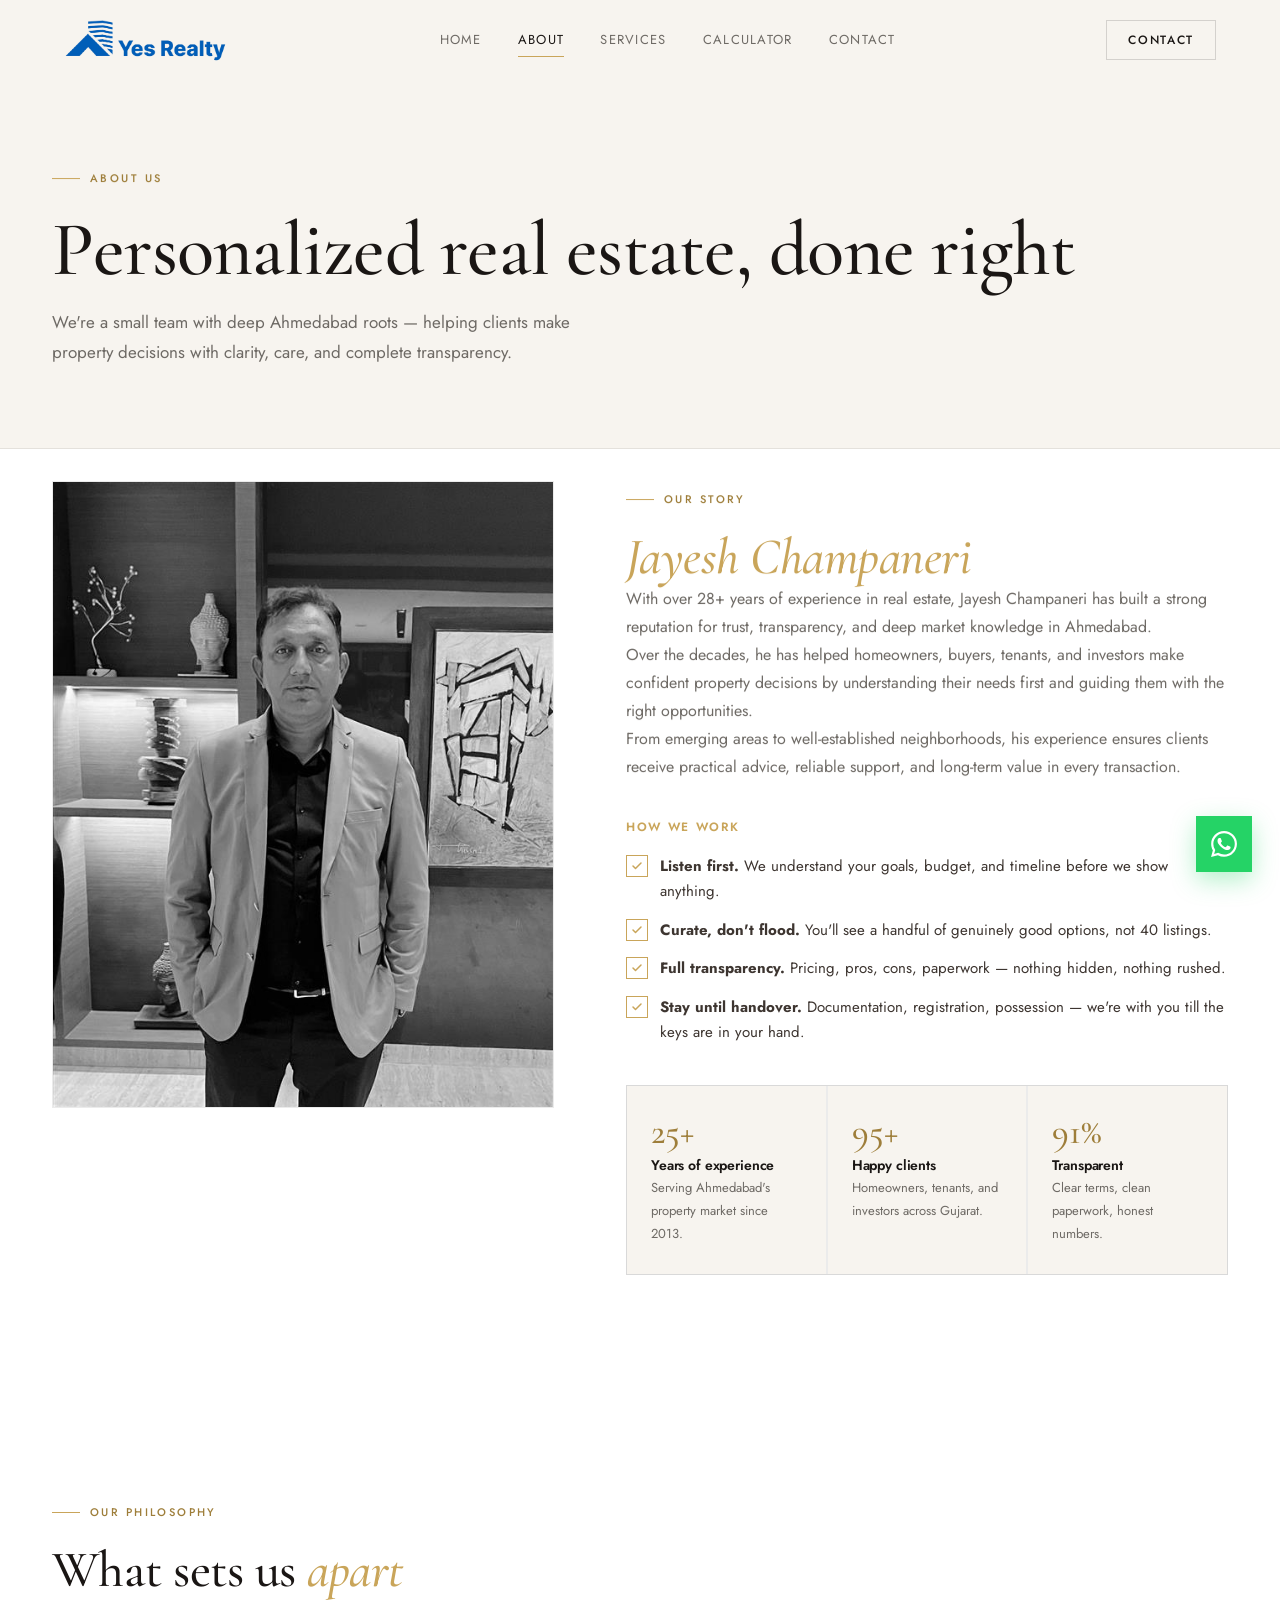
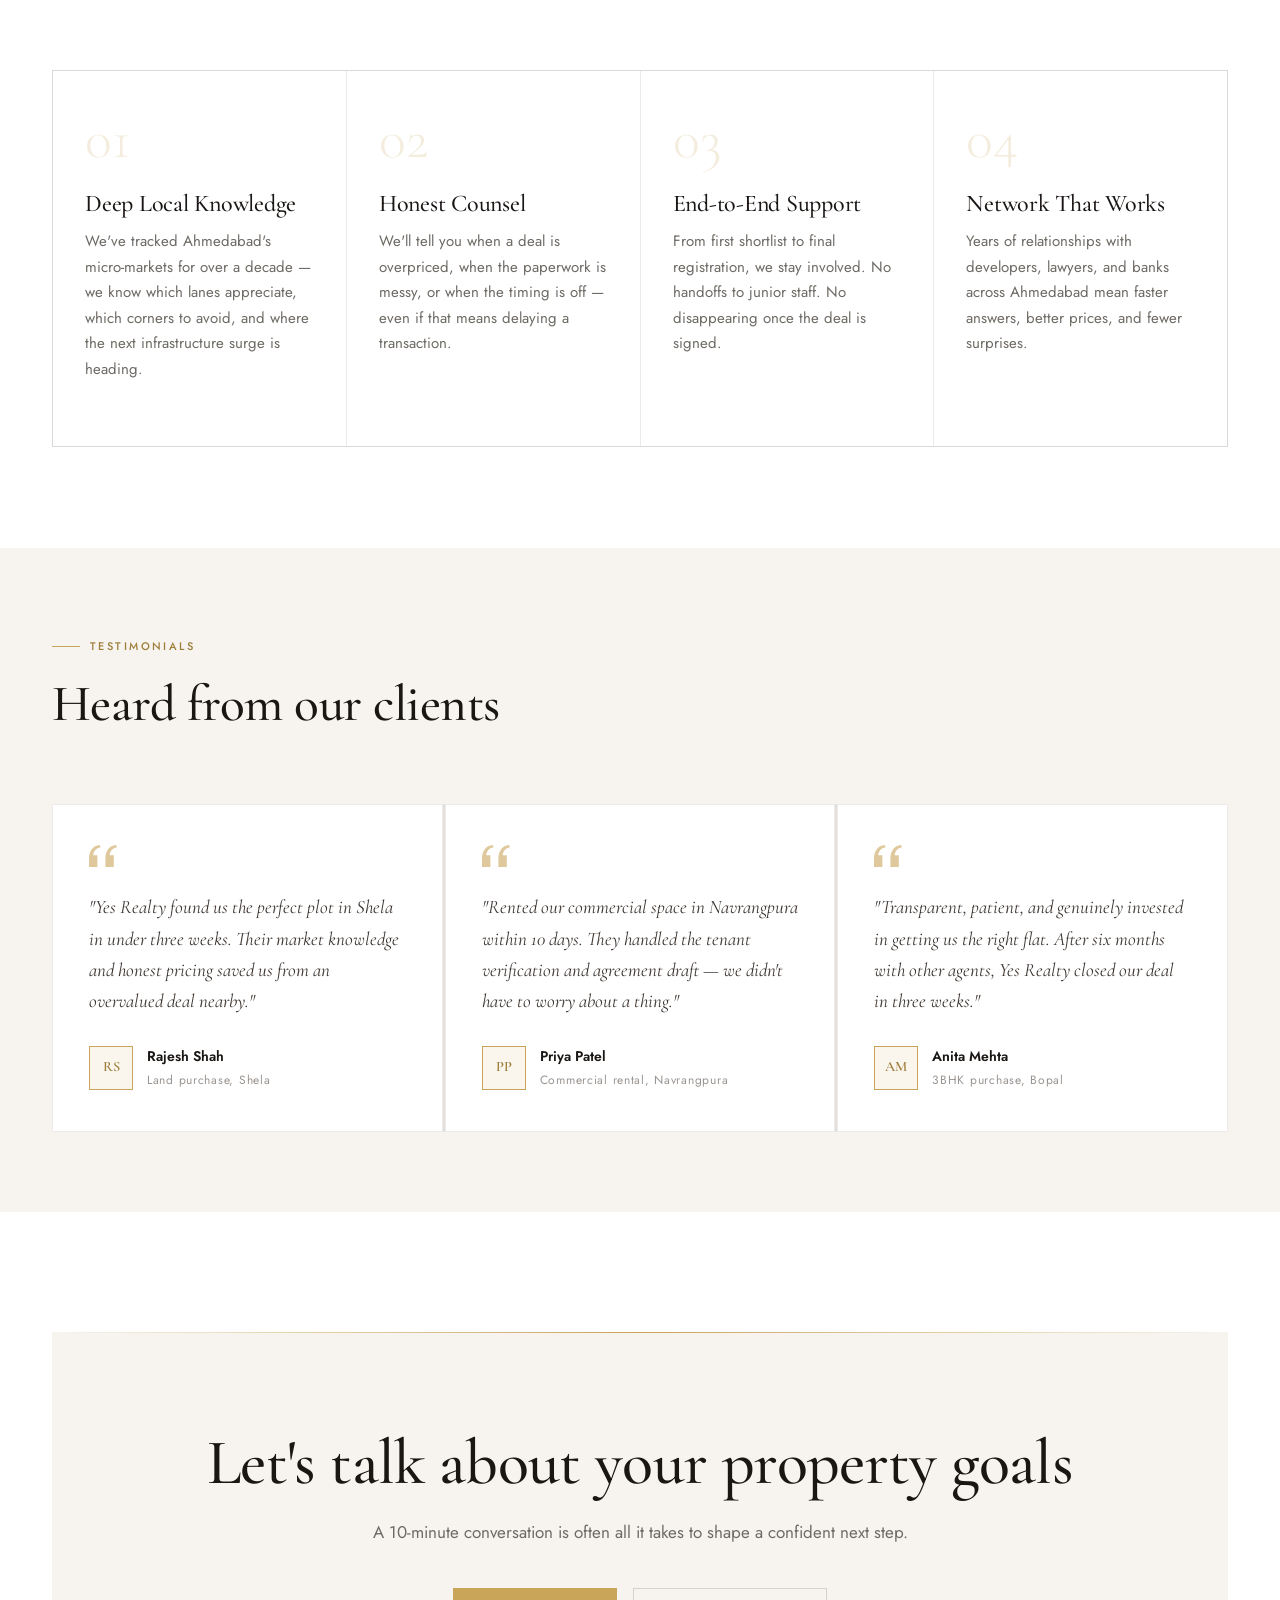
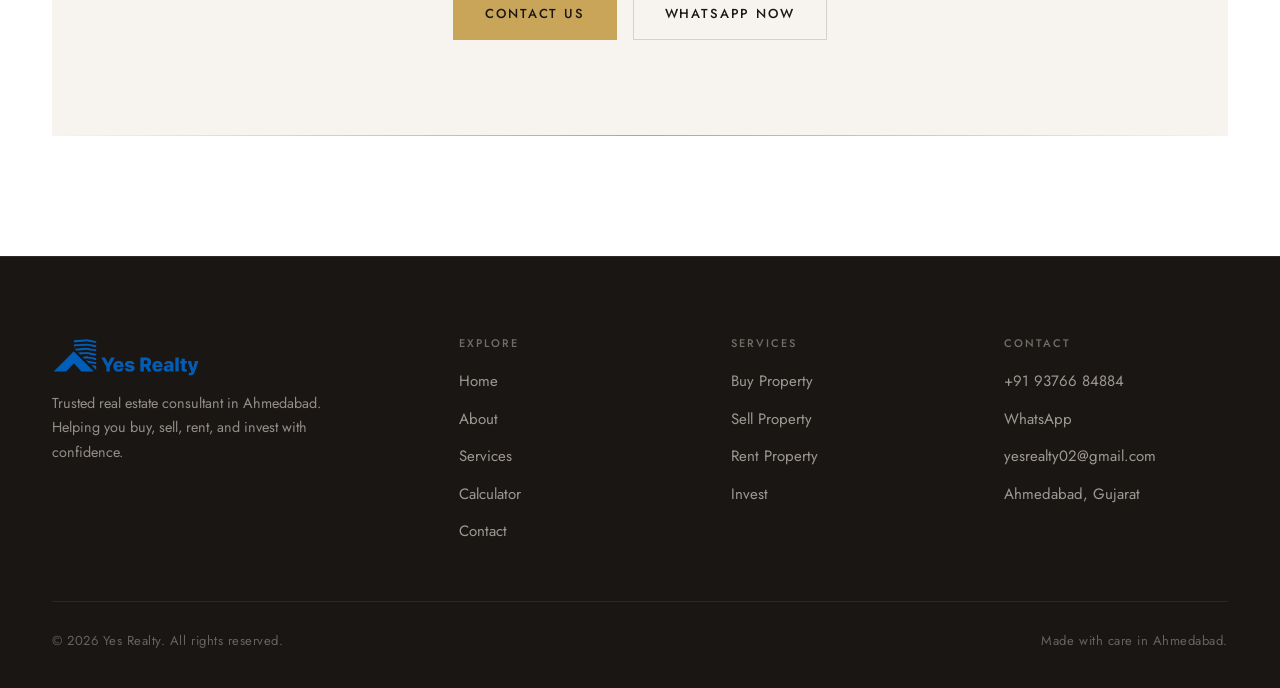
==== commit 2e15e064: "UI refinements: favicon, founder photo, icons, mobile fixes - Add Favicon.jpg and reference it acros" ====
--- a/about.html
+++ b/about.html
@@ -10,7 +10,7 @@
 <link rel="preconnect" href="https://fonts.gstatic.com" crossorigin />
 <link rel="stylesheet" href="https://fonts.googleapis.com/css2?family=Cormorant+Garamond:ital,wght@0,300;0,400;0,500;0,600;1,400;1,500&family=Jost:ital,wght@0,300;0,400;0,500;0,600;0,700;1,400&display=swap" />
 <link rel="stylesheet" href="css/styles.css" />
-<link rel="icon" href="Logo.jpg" type="image/jpeg" />
+<link rel="icon" href="Favicon.jpg" type="image/jpeg" />
 </head>
 <body>
 
@@ -29,7 +29,7 @@
     <div class="nav-cta">
       <a href="contact.html" class="btn btn-outline">Contact</a>
     </div>
-    <button class="nav-toggle" aria-label="Toggle menu"><span></span></button>
+    <button class="nav-toggle" aria-label="Toggle menu"><span></span><span></span><span></span></button>
   </div>
 </header>
 
@@ -44,46 +44,16 @@
 <section style="padding-top: 32px;">
   <div class="container about-story">
     <div class="about-story-img" data-anim="slide-left">
-      <svg viewBox="0 0 400 500" xmlns="http://www.w3.org/2000/svg" preserveAspectRatio="xMidYMid slice" style="width:100%;height:100%;">
-        <defs>
-          <linearGradient id="sg" x1="0" y1="0" x2="0" y2="1">
-            <stop offset="0%" stop-color="#1A1E2C"/>
-            <stop offset="100%" stop-color="#0B0D14"/>
-          </linearGradient>
-        </defs>
-        <rect width="400" height="500" fill="url(#sg)"/>
-        <g fill="#C9A55A" opacity="0.85">
-          <rect x="60" y="300" width="50" height="180"/>
-          <rect x="120" y="260" width="45" height="220"/>
-          <rect x="175" y="220" width="60" height="260"/>
-          <rect x="245" y="280" width="40" height="200"/>
-          <rect x="295" y="240" width="50" height="240"/>
-        </g>
-        <circle cx="320" cy="120" r="40" fill="#C9A55A" opacity="0.18"/>
-        <circle cx="320" cy="120" r="25" fill="#C9A55A" opacity="0.4"/>
-        <g fill="#0B0D14" opacity="0.7">
-          <rect x="75" y="320" width="6" height="8"/><rect x="88" y="320" width="6" height="8"/>
-          <rect x="75" y="340" width="6" height="8"/><rect x="88" y="340" width="6" height="8"/>
-          <rect x="75" y="360" width="6" height="8"/><rect x="88" y="360" width="6" height="8"/>
-          <rect x="185" y="240" width="8" height="10"/><rect x="200" y="240" width="8" height="10"/><rect x="215" y="240" width="8" height="10"/>
-          <rect x="185" y="260" width="8" height="10"/><rect x="200" y="260" width="8" height="10"/><rect x="215" y="260" width="8" height="10"/>
-          <rect x="185" y="280" width="8" height="10"/><rect x="200" y="280" width="8" height="10"/><rect x="215" y="280" width="8" height="10"/>
-          <rect x="185" y="300" width="8" height="10"/><rect x="200" y="300" width="8" height="10"/><rect x="215" y="300" width="8" height="10"/>
-          <rect x="305" y="260" width="8" height="10"/><rect x="320" y="260" width="8" height="10"/><rect x="335" y="260" width="8" height="10"/>
-          <rect x="305" y="280" width="8" height="10"/><rect x="320" y="280" width="8" height="10"/><rect x="335" y="280" width="8" height="10"/>
-        </g>
-        <!-- Decorative gold line -->
-        <line x1="40" y1="200" x2="40" y2="460" stroke="#C9A55A" stroke-width="1" opacity="0.4"/>
-        <line x1="360" y1="140" x2="360" y2="480" stroke="#C9A55A" stroke-width="1" opacity="0.25"/>
-      </svg>
+      <img src="JayeshChampaneri.jpg" alt="Jayesh Champaneri — Founder, Yes Realty" />
     </div>
 
     <div>
       <div data-anim="fade-up">
         <span class="eyebrow">Our Story</span>
-        <h2>A decade of helping <em style="font-style:italic;color:var(--gold);">Ahmedabad</em> move home</h2>
-        <p>Yes Realty started with a simple belief: people deserve a real estate partner who listens first and recommends second. What began as a single-person practice has grown into a small, tight-knit team that has guided hundreds of clients — homeowners, tenants, business owners, and investors — through some of the biggest decisions of their lives.</p>
-        <p>We know Ahmedabad. From the fast-growing corridors of SG Highway and Shela, to the established neighbourhoods of Bopal, Thaltej, Satellite, and Navrangpura, we spend time on the ground, tracking what's changing, what's holding value, and what to avoid.</p>
+        <h2><em style="font-style:italic;color:var(--gold);">Jayesh Champaneri</em></h2>
+        <p>With over 28+ years of experience in real estate, Jayesh Champaneri has built a strong reputation for trust, transparency, and deep market knowledge in Ahmedabad.</p>
+        <p>Over the decades, he has helped homeowners, buyers, tenants, and investors make confident property decisions by understanding their needs first and guiding them with the right opportunities.</p>
+        <p>From emerging areas to well-established neighborhoods, his experience ensures clients receive practical advice, reliable support, and long-term value in every transaction.</p>
       </div>
 
       <div data-anim="fade-up" style="margin-top: 40px; transition-delay: 0.15s;">
--- a/css/styles.css
+++ b/css/styles.css
@@ -258,13 +258,25 @@
   .nav-toggle { display: flex; }
   .nav-links.open {
     display: flex; flex-direction: column;
-    position: fixed; top: 80px; left: 0; right: 0; bottom: 0;
-    background: var(--bg); padding: 40px 32px;
+    position: fixed; top: 72px; left: 0; right: 0; bottom: 0;
+    background: var(--bg); padding: 32px 24px;
     gap: 0; border-top: 1px solid var(--line);
+    overflow-y: auto;
+    z-index: 99;
   }
-  .nav-links.open a { padding: 18px 0; font-size: 1.25rem; letter-spacing: 0.06em; }
+  .nav-links.open li { list-style: none; }
+  .nav-links.open a {
+    display: block;
+    padding: 18px 0; font-size: 1.25rem; letter-spacing: 0.06em;
+    color: var(--ink);
+    border-bottom: 1px solid var(--line);
+  }
   .nav-links.open a::after { left: 0; right: auto; width: 0; }
   .nav-links.open a:hover::after, .nav-links.open a.active::after { width: 28px; transform: none; }
+  /* Override hero-nav white color when mobile menu is open */
+  .hero-nav:not(.scrolled) .nav-links.open a { color: var(--ink); }
+  .hero-nav:not(.scrolled) .nav-links.open a:hover,
+  .hero-nav:not(.scrolled) .nav-links.open a.active { color: var(--gold-dark); }
 }
 
 /* ============================================
@@ -314,8 +326,11 @@
 .hero-tag::before { content: ''; width: 32px; height: 1px; background: var(--gold); }
 
 .hero h1 {
-  font-size: clamp(3rem, 6.5vw, 6rem);
-  line-height: 1.0;
+  font-size: clamp(2.25rem, 6.5vw, 6rem);
+  line-height: 1.05;
+  word-break: keep-all;
+  overflow-wrap: normal;
+  hyphens: none;
   margin-bottom: 28px;
   color: #F5F0E8;
 }
@@ -619,7 +634,16 @@
   border: 1px solid var(--line);
   position: sticky; top: 100px;
 }
-@media (max-width: 900px) { .about-story-img { position: static; aspect-ratio: 16/9; } }
+.about-story-img img {
+  width: 100%; height: 100%;
+  object-fit: cover; object-position: center top;
+  display: block;
+  filter: grayscale(100%);
+}
+@media (max-width: 900px) {
+  .about-story-img { position: static; aspect-ratio: auto; }
+  .about-story-img img { object-fit: contain; height: auto; }
+}
 
 .about-points { list-style: none; display: grid; gap: 14px; }
 .about-points li {
@@ -1111,6 +1135,10 @@
 [data-delay="500"] { transition-delay: 500ms !important; }
 [data-delay="600"] { transition-delay: 600ms !important; }
 
+.split-text .word {
+  display: inline-block;
+  white-space: nowrap;
+}
 .split-text .char {
   display: inline-block; opacity: 0;
   transform: translateY(60%) rotateX(-40deg);
